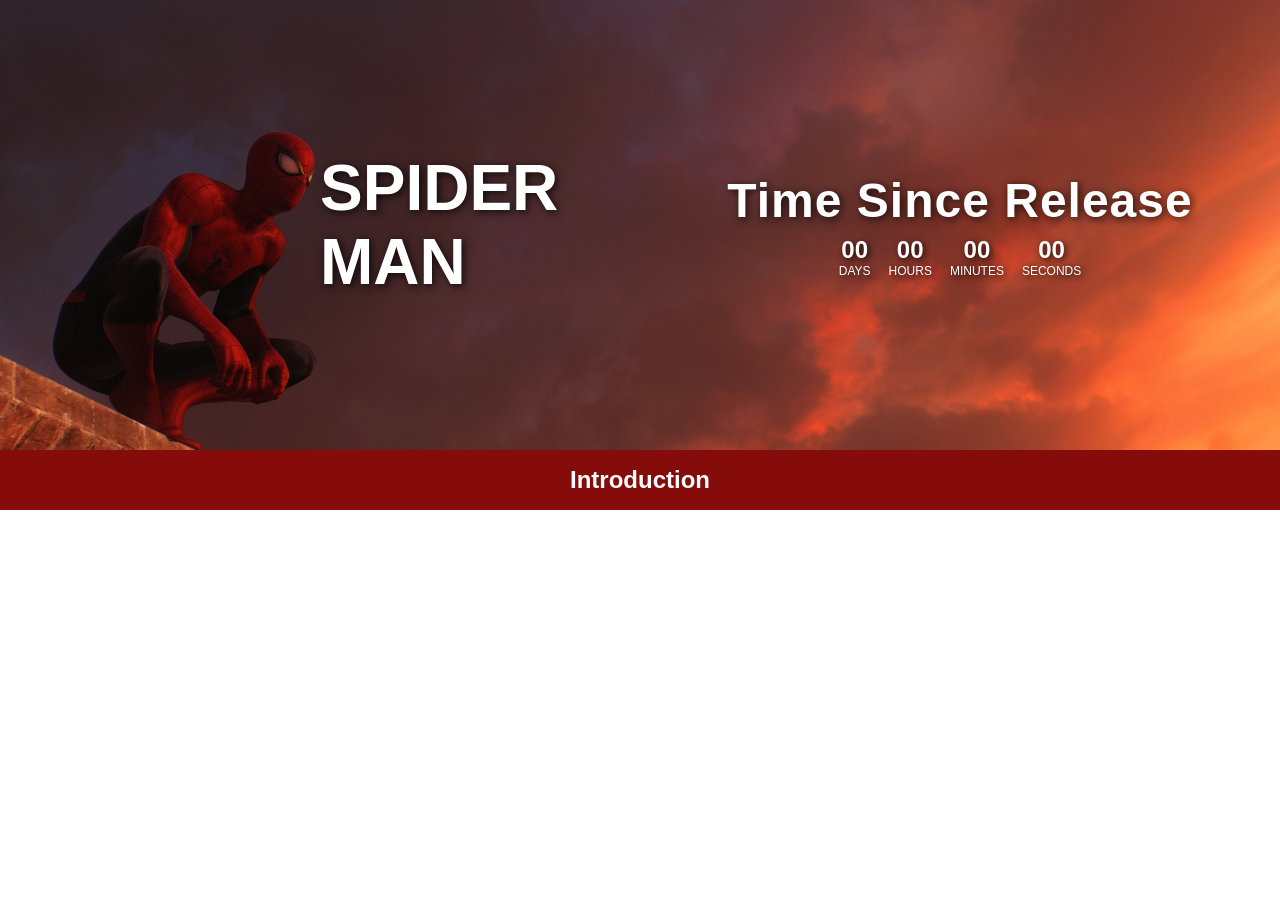
==== index.html @ a39c104b "Timer completed and added banner for introduction" ====
<!DOCTYPE html>
<html lang="en">
<head>
    <meta charset="UTF-8">
    <meta name="viewport" content="width=device-width, initial-scale=1.0">
    <link rel="stylesheet" href="style.css">
    <title>Document</title>
    <link rel="stylesheet" herf=" style.css">
</head>
<body>
    <section class="hero-image">
        <h1 class="hero-text">
            SPIDER<br>MAN
        </h1>

        <div class="timer">   
                <h1 class="countdown-text">
                    Time Since Release
                </h1>

            <!--Countdown-->

            <div class="timer-container">
                <div class="time">
                    <h2 id="days">00</h2>
                    <p>Days</p>
                </div>
                <div class="time">
                        <h2 id="hours">00</h2>
                        <p>Hours</p>
                </div>
                <div class="time">
                    <h2 id="minutes">00</h2>
                    <p>Minutes</p>
                </div>
               <div class="time">
                    <h2 id="seconds">00</h2>
                    <p>Seconds</p>
                </div>
                <script src="timer.js"></script>
            </div>
        </div>
    </section>
    <section class="heading">
        <h1>Introduction</h1>
    </section>
    <section class="text">
        
    </section>
</body>
---- style.css ----
* {
    margin: 0;
    box-sizing: border-box;
    font-family: 'Trebuchet MS', 'Lucida Sans Unicode', 'Lucida Grande', 'Lucida Sans', Arial, sans-serif;
}

.hero-image {
    background-image: url("./images_Spiderman/Background.jpg");
    width: 100%;
    height: 450px;
    background-position: center;
    background-repeat: no-repeat;
    background-size: 100% auto;
    display: grid;
    grid-template-columns: 1fr 1fr;
    justify-content: center;
    align-items: center;
}

.hero-banner {
    display: grid;
    justify-content: center;
    grid-template-columns: 1fr;
}

.hero-text{
    color: rgb(255, 255, 255);
    padding-left: 320px;
    top: 150px;
    align-items: center;
    position: center;
    width: 100%;
    font-size: 4rem;
    text-shadow: 2px 2px 8px rgba(0, 0, 0, 0.8); 
}

/* Countdown Header Text */
.countdown-text {
    color: rgb(255, 255, 255);
    font-size: 3rem;
    font-weight: bold;
    letter-spacing: 1px;
    text-shadow: 2px 2px 8px rgba(0, 0, 0, 0.8);
    margin-bottom: 8px;
}

/* Timer Container Box */

.timer {
    display: flex;
    flex-direction: column;
    justify-content: center;
    align-items: center;
}

.timer-container {
    display: flex;
    gap: 18px;
    justify-content: center;
}

/* Individual Timer Units */
.time {
    text-align: center;
    color: white;
    text-shadow: 2px 2px 6px rgba(0, 0, 0, 0.8);
}

.time h2 {
    font-size: 1.5rem;
    font-weight: bold;
}

.time p {
    font-size: 0.75rem;
    text-transform: uppercase;
}

.heading {
    background-color: #860b0b;
    display: flex;
    padding: 1rem;
    color: white;
    align-items: center;
    justify-content: center;
}
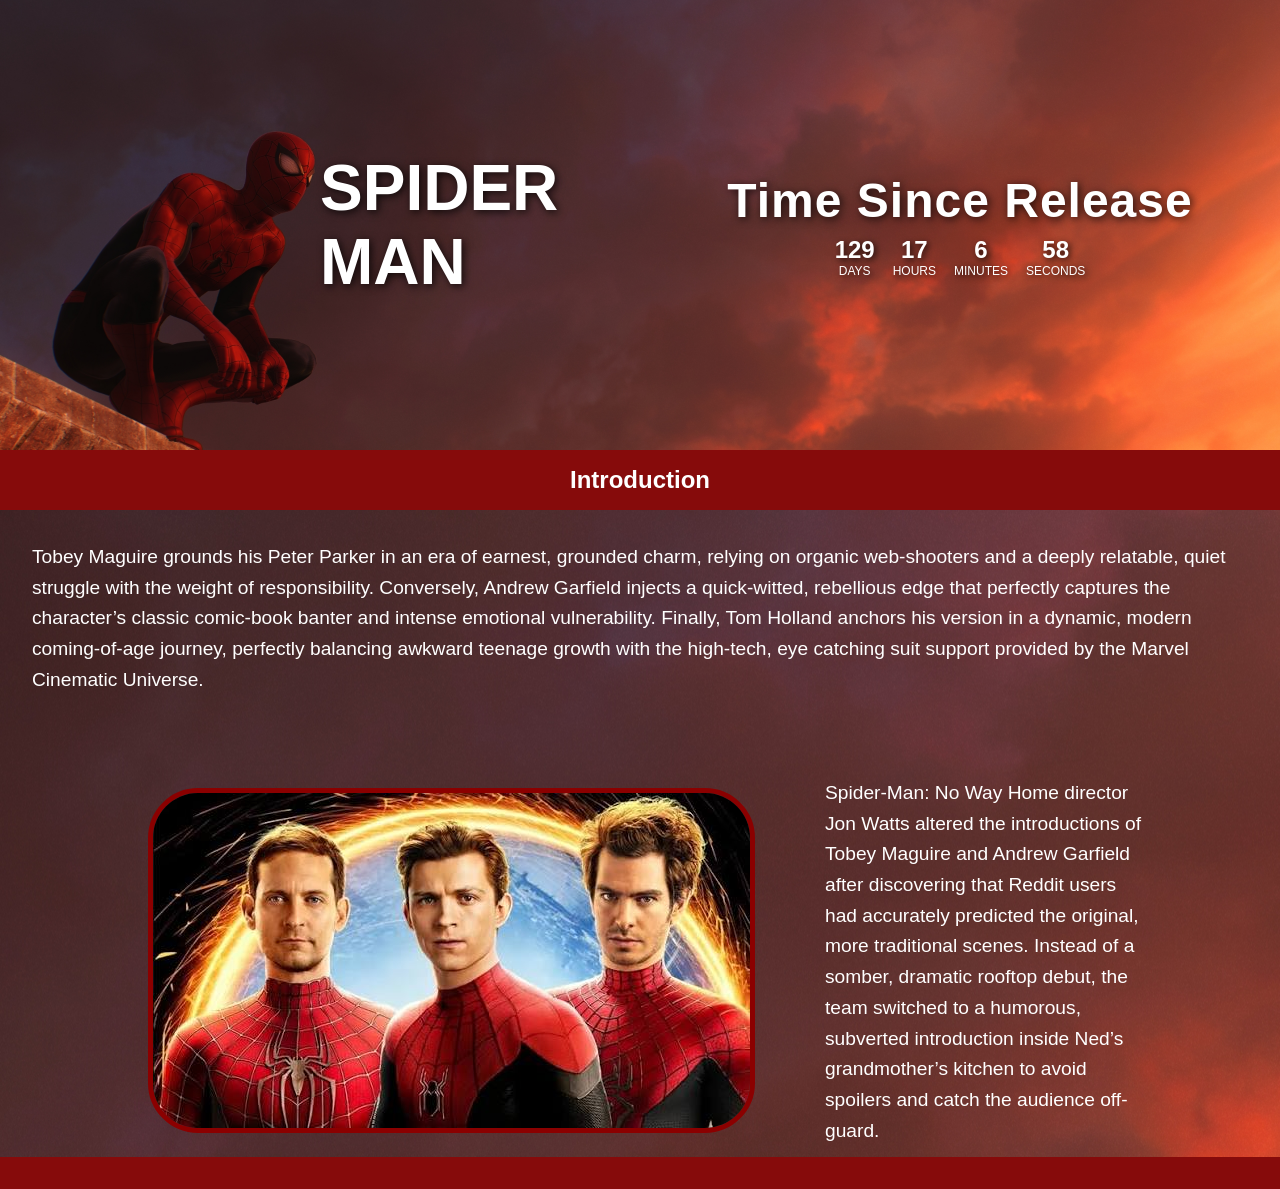
==== commit 1800c2bc: "First section added background and first banner Intro added Picture of spidermans Introduction state" ====
--- a/index.html
+++ b/index.html
@@ -44,7 +44,21 @@
     <section class="heading">
         <h1>Introduction</h1>
     </section>
+    <section class="section">
     <section class="text">
-        
+        Tobey Maguire grounds his Peter Parker in an era of earnest, grounded charm, relying on organic web-shooters and a deeply relatable, quiet struggle with the weight of responsibility. Conversely, Andrew Garfield injects a quick-witted, rebellious edge that perfectly captures the character’s classic comic-book banter and intense emotional vulnerability. Finally, Tom Holland anchors his version in a dynamic, modern coming-of-age journey, perfectly balancing awkward teenage growth with the high-tech, eye catching suit support provided by the Marvel Cinematic Universe.
+    </section>
+    <section class="two_section">
+        <div class="image">
+            <img src="./images_Spiderman/SpidermanNoWayHome.jpg" alt="spiderman"></img>
+        </div>
+        <div class="text2">
+            <p>Spider-Man: No Way Home director Jon Watts altered the introductions of Tobey Maguire and Andrew Garfield after discovering that Reddit users had accurately predicted the original, more traditional scenes. Instead of a somber, dramatic rooftop debut, the team switched to a humorous, subverted introduction inside Ned’s grandmother’s kitchen to avoid spoilers and catch the audience off-guard.
+            </p>
+        </div>
     </section>
 </body>
+
+ <section class="heading">
+        <h1></h1>
+    </section>
--- a/style.css
+++ b/style.css
@@ -83,4 +83,45 @@
     color: white;
     align-items: center;
     justify-content: center;
+}
+
+.text {
+    padding: 2rem;
+    font-size: 1.2rem;
+    line-height: 1.6;
+    color: white;
+}
+
+
+
+.section {
+    background-image: url("./images_Spiderman/Background.jpg");
+    background-size: fill;
+    background-position: center;
+    align-items: center;
+}
+.two_section {
+    display: grid;
+    grid-template-columns: 1fr 1fr;
+    gap: 50px;
+    width: 80%;
+    margin: auto;
+    margin-top: 40px;
+    align-items: center;
+    justify-content: center;
+    position: center;
+}
+
+img{
+    margin: 20px;
+    border-radius:50px;
+    border: 5px solid darkred;
+    align-items: center;
+}
+
+.text2 {
+  font-size: 1.2rem;
+  line-height: 1.6;
+  color: white;
+  text-align: left;
 }
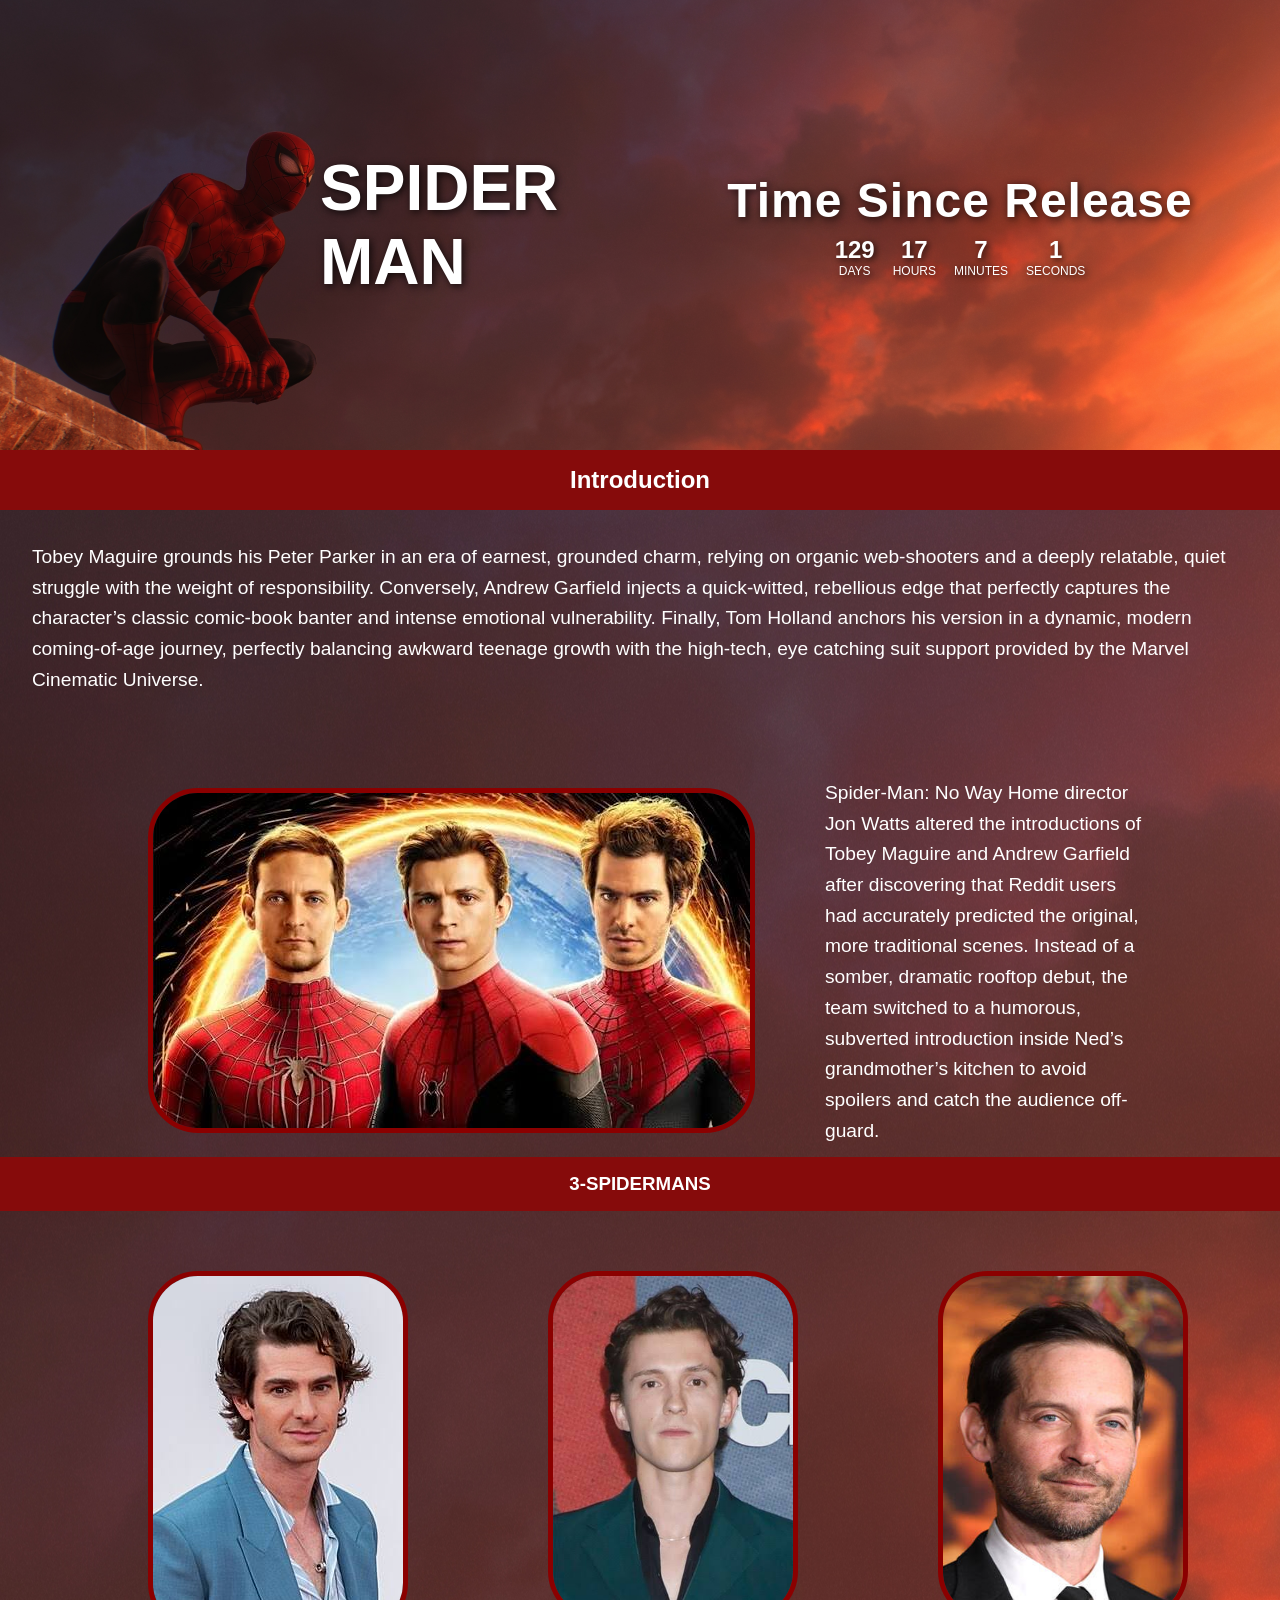
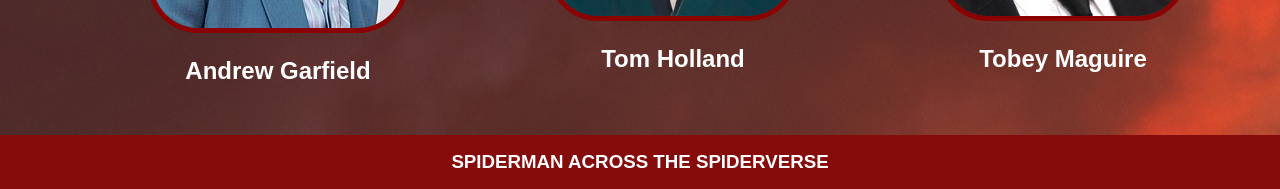
==== commit c157adb5: "Section 3 added 3 spiderman images" ====
--- a/index.html
+++ b/index.html
@@ -57,8 +57,36 @@
             </p>
         </div>
     </section>
+
+    <section class="heading">
+        <h1>3-SPIDERMANS</h1>
+    </section>
+
+    <section class="three-column">
+        <div class="card">
+            <img class="card-images"src="./images_Spiderman/Andrew.jpg" alt="Andrew Garfield">
+            <h2 class="card-text">Andrew Garfield</h2>
+        </div>
+        <div class="card">
+            <img class="card-image" src="./images_Spiderman/Tom.jpg" alt="Tom Holland">
+            <h2 class="card-text">Tom Holland</h2>
+        </div>
+        <div class="card">
+            <img class="card-image" src="./images_Spiderman/Tobey.jpg" alt="Tobey Maguire">
+            <h2 class="card-text">Tobey Maguire</h2>
+        </div>
+    </section>
+
+     <section class="heading">
+        <h1>SPIDERMAN ACROSS THE SPIDERVERSE</h1>
+    </section>
+
+
+
+
+
+
+
+
 </body>
 
- <section class="heading">
-        <h1></h1>
-    </section>
--- a/style.css
+++ b/style.css
@@ -124,4 +124,28 @@
   line-height: 1.6;
   color: white;
   text-align: left;
-}+}
+
+.section2 {
+    background-image: url("./images_Spiderman/Background.jpg");
+    background-size: fill;
+    background-position: center;
+    align-items: center;
+}
+
+.three-column{
+    display: grid;
+    grid-template-columns: repeat(3, 1fr);
+    gap: 100px;
+    width: 80%;
+    margin: auto;
+    margin-top: 40px;
+    margin-bottom: 50px;
+    color: white;
+    text-align: center;
+}   
+
+.card-image {
+    width: 250px;
+    height: 350px;
+}
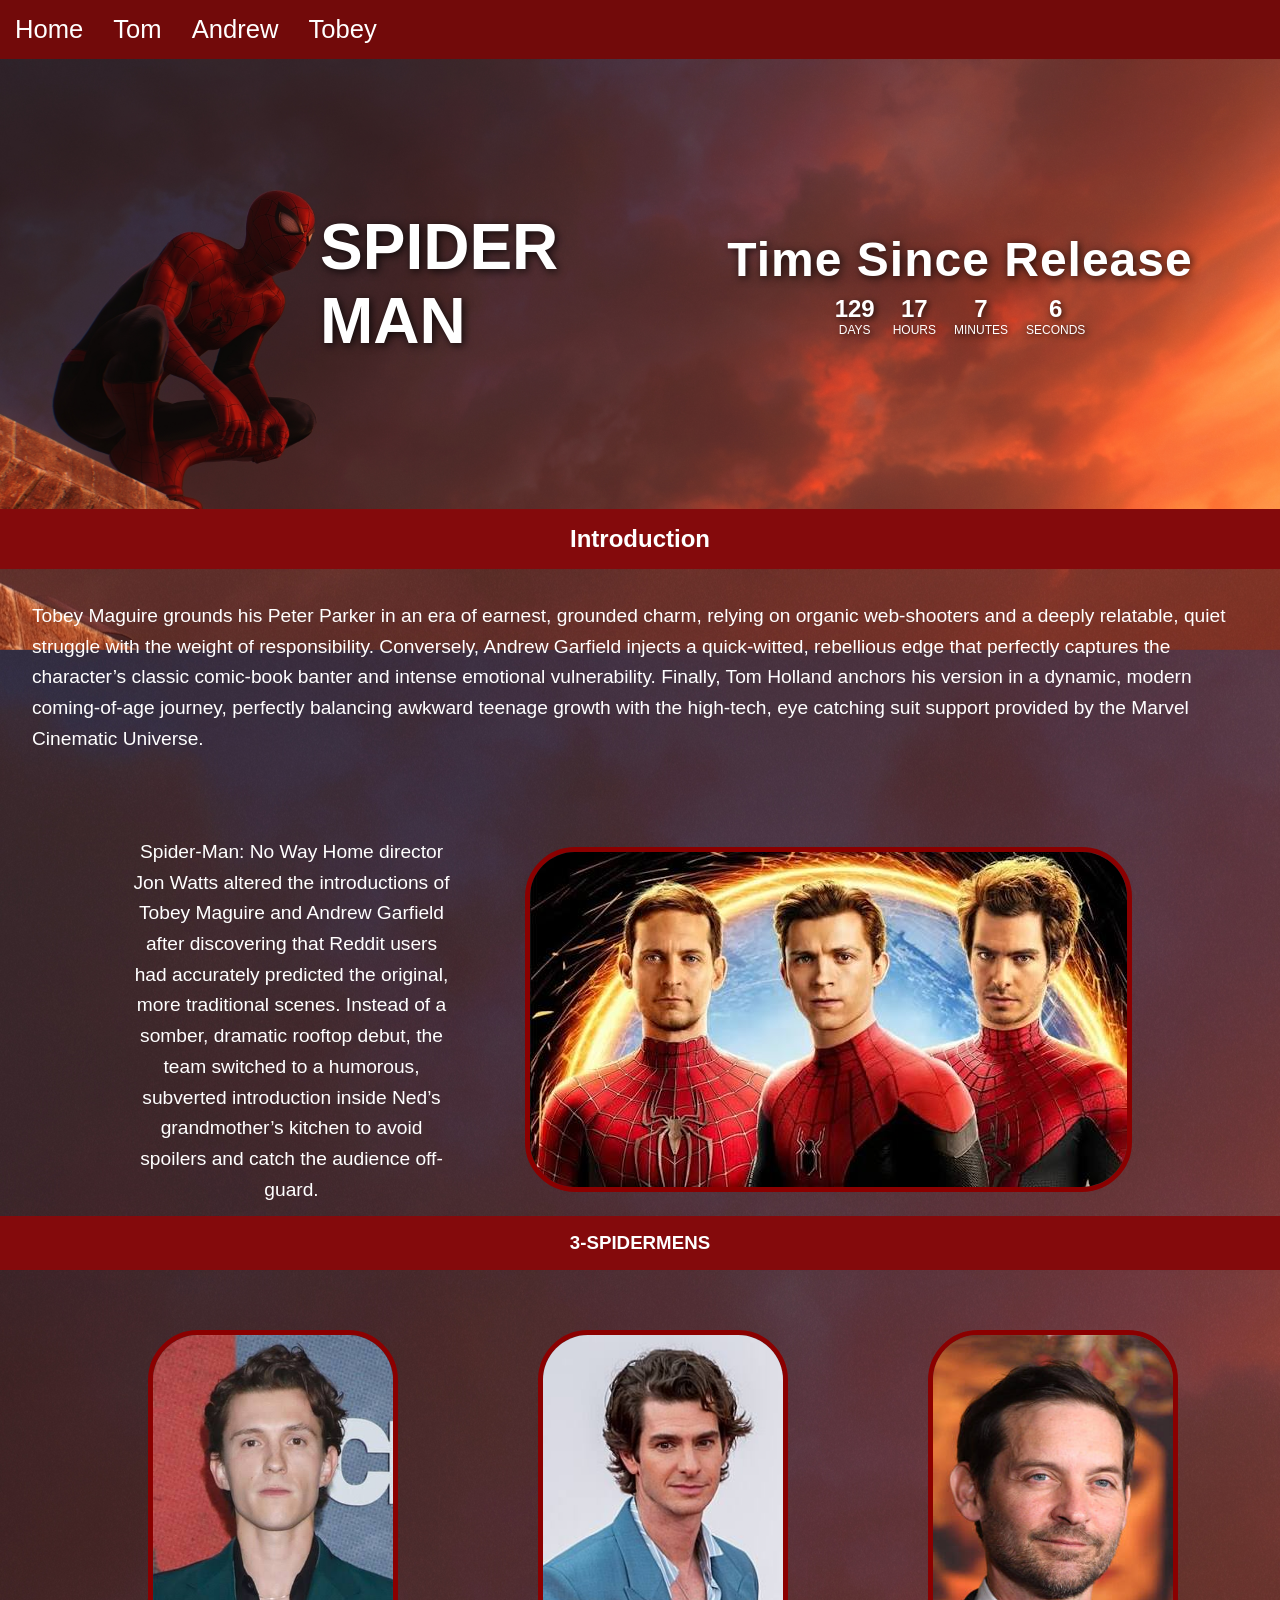
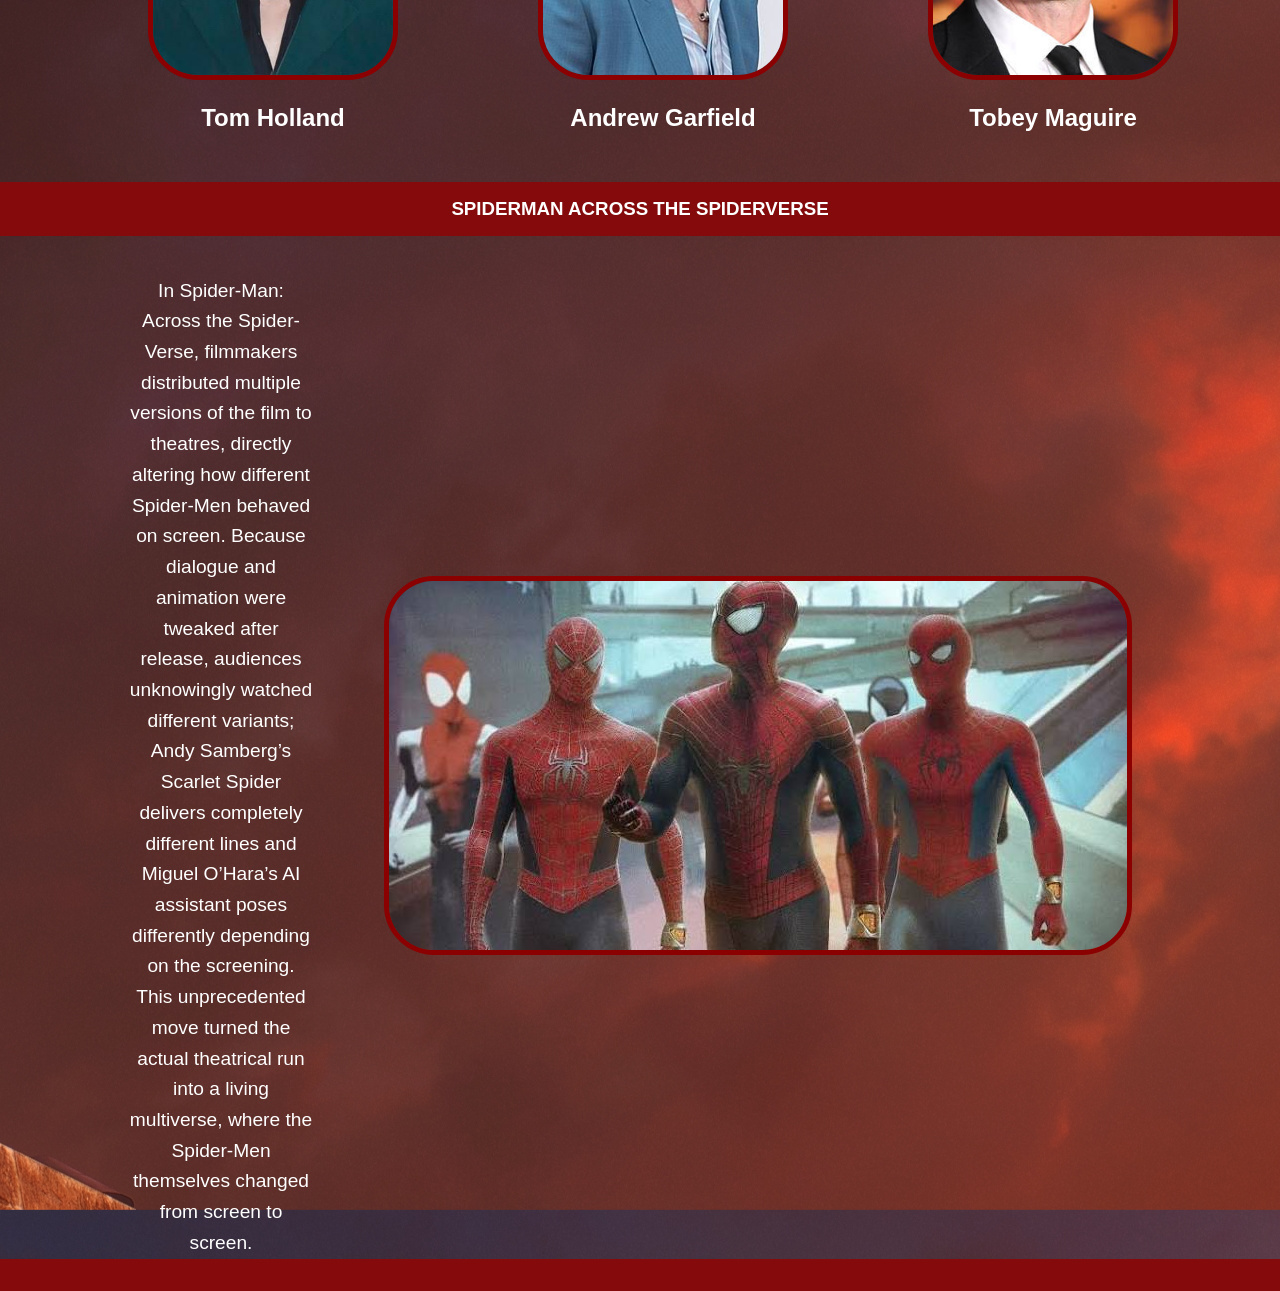
==== commit dbdba73c: "Added navigatiion bar at the top form a youtube video so I can switch between different spidermans" ====
--- a/index.html
+++ b/index.html
@@ -1,3 +1,5 @@
+
+
 <!DOCTYPE html>
 <html lang="en">
 <head>
@@ -8,6 +10,16 @@
     <link rel="stylesheet" herf=" style.css">
 </head>
 <body>
+
+    <nav class = "navbar"> <!-- Got this from a video-->
+    <ul>
+        <li><a href="index.html">Home</a></li>
+        <li><a href="Tom.html">Tom</a></li>
+        <li><a href="Andrew.html">Andrew</a></li>
+        <li><a href="Tobey.html">Tobey</a></li>
+    </ul>
+</nav>
+
     <section class="hero-image">
         <h1 class="hero-text">
             SPIDER<br>MAN
@@ -59,19 +71,19 @@
     </section>
 
     <section class="heading">
-        <h1>3-SPIDERMANS</h1>
+        <h1>3-SPIDERMENS</h1>
     </section>
 
     <section class="three-column">
-        <div class="card">
-            <img class="card-images"src="./images_Spiderman/Andrew.jpg" alt="Andrew Garfield">
-            <h2 class="card-text">Andrew Garfield</h2>
-        </div>
-        <div class="card">
+        <div>
             <img class="card-image" src="./images_Spiderman/Tom.jpg" alt="Tom Holland">
             <h2 class="card-text">Tom Holland</h2>
         </div>
-        <div class="card">
+        <div>
+            <img class="card-image" src="./images_Spiderman/Andrew.jpg" alt="Andrew Garfield">
+            <h2 class="card-text">Andrew Garfield</h2>
+        </div>
+        <div>
             <img class="card-image" src="./images_Spiderman/Tobey.jpg" alt="Tobey Maguire">
             <h2 class="card-text">Tobey Maguire</h2>
         </div>
@@ -81,11 +93,18 @@
         <h1>SPIDERMAN ACROSS THE SPIDERVERSE</h1>
     </section>
 
+<section class="two_section">
+        <div class="image">
+            <img src="./images_Spiderman/3 spidermans.jpg" alt="spiderman"></img>
+        </div>
+        <div class="text3">
+            <p>In Spider-Man: Across the Spider-Verse, filmmakers distributed multiple versions of the film to theatres, directly altering how different Spider-Men behaved on screen. Because dialogue and animation were tweaked after release, audiences unknowingly watched different variants; Andy Samberg’s Scarlet Spider delivers completely different lines and Miguel O’Hara’s AI assistant poses differently depending on the screening. This unprecedented move turned the actual theatrical run into a living multiverse, where the Spider-Men themselves changed from screen to screen.
+            </p>
+        </div>
+    </section>
 
-
-
-
-
+    <section class="heading">
+    </section>
 
 
 </body>
--- a/style.css
+++ b/style.css
@@ -1,3 +1,55 @@
+<!-- Got this from a video-->
+navigation-header {
+    background-color: #860c0c;
+    background-size: cover;
+    height: 50px;
+    color: #fff;
+    align-items: center;
+    justify-content: center;
+    font-size: 25px;
+}
+
+.custom-btn {
+  display: inline-block;
+  padding: 12px 24px;
+  font-family: sans-serif;
+  font-size: 16px;
+  font-weight: 600;
+  text-align: center;
+  text-decoration: none;
+  background-color: #860808;
+  color: #ffffff;
+  border: none;
+  border-radius: 6px;
+  cursor: pointer;
+  transition: all 0.3s ease;
+}
+
+.navbar ul{
+    list-style-type: none;
+    background-color:#720a0a;
+    padding: 0px;
+    overflow: hidden;
+}
+
+.navbar a{
+    color: white;
+    text-decoration: none;
+    padding: 15px;
+    display: block;
+    text-align: center;
+    font-family: 'Roboto', sans-serif;
+    font-size: clamp(18px, 2vw, 35px);
+}
+
+.navbar a:hover{
+    background-color:#860808;
+}
+
+.navbar li{
+    float: left;
+}
+
 * {
     margin: 0;
     box-sizing: border-box;
@@ -77,7 +129,7 @@
 }
 
 .heading {
-    background-color: #860b0b;
+    background-color: lch(27.66% 59.95 36.89);
     display: flex;
     padding: 1rem;
     color: white;
@@ -123,7 +175,7 @@
   font-size: 1.2rem;
   line-height: 1.6;
   color: white;
-  text-align: left;
+  text-align: center;
 }
 
 .section2 {
@@ -148,4 +200,27 @@
 .card-image {
     width: 250px;
     height: 350px;
-}
+    position: center;
+    overflow: hidden;
+    place-items: center;
+}
+
+.text3 {
+  font-size: 1.2rem;
+  line-height: 1.6;
+  color: white;
+  text-align: center;
+}
+
+.two_section {
+  display: flex;
+  flex-direction: row-reverse;
+}
+
+.image1 {
+  width: 40%;
+}
+
+.image1 {
+  width: 100%;
+}
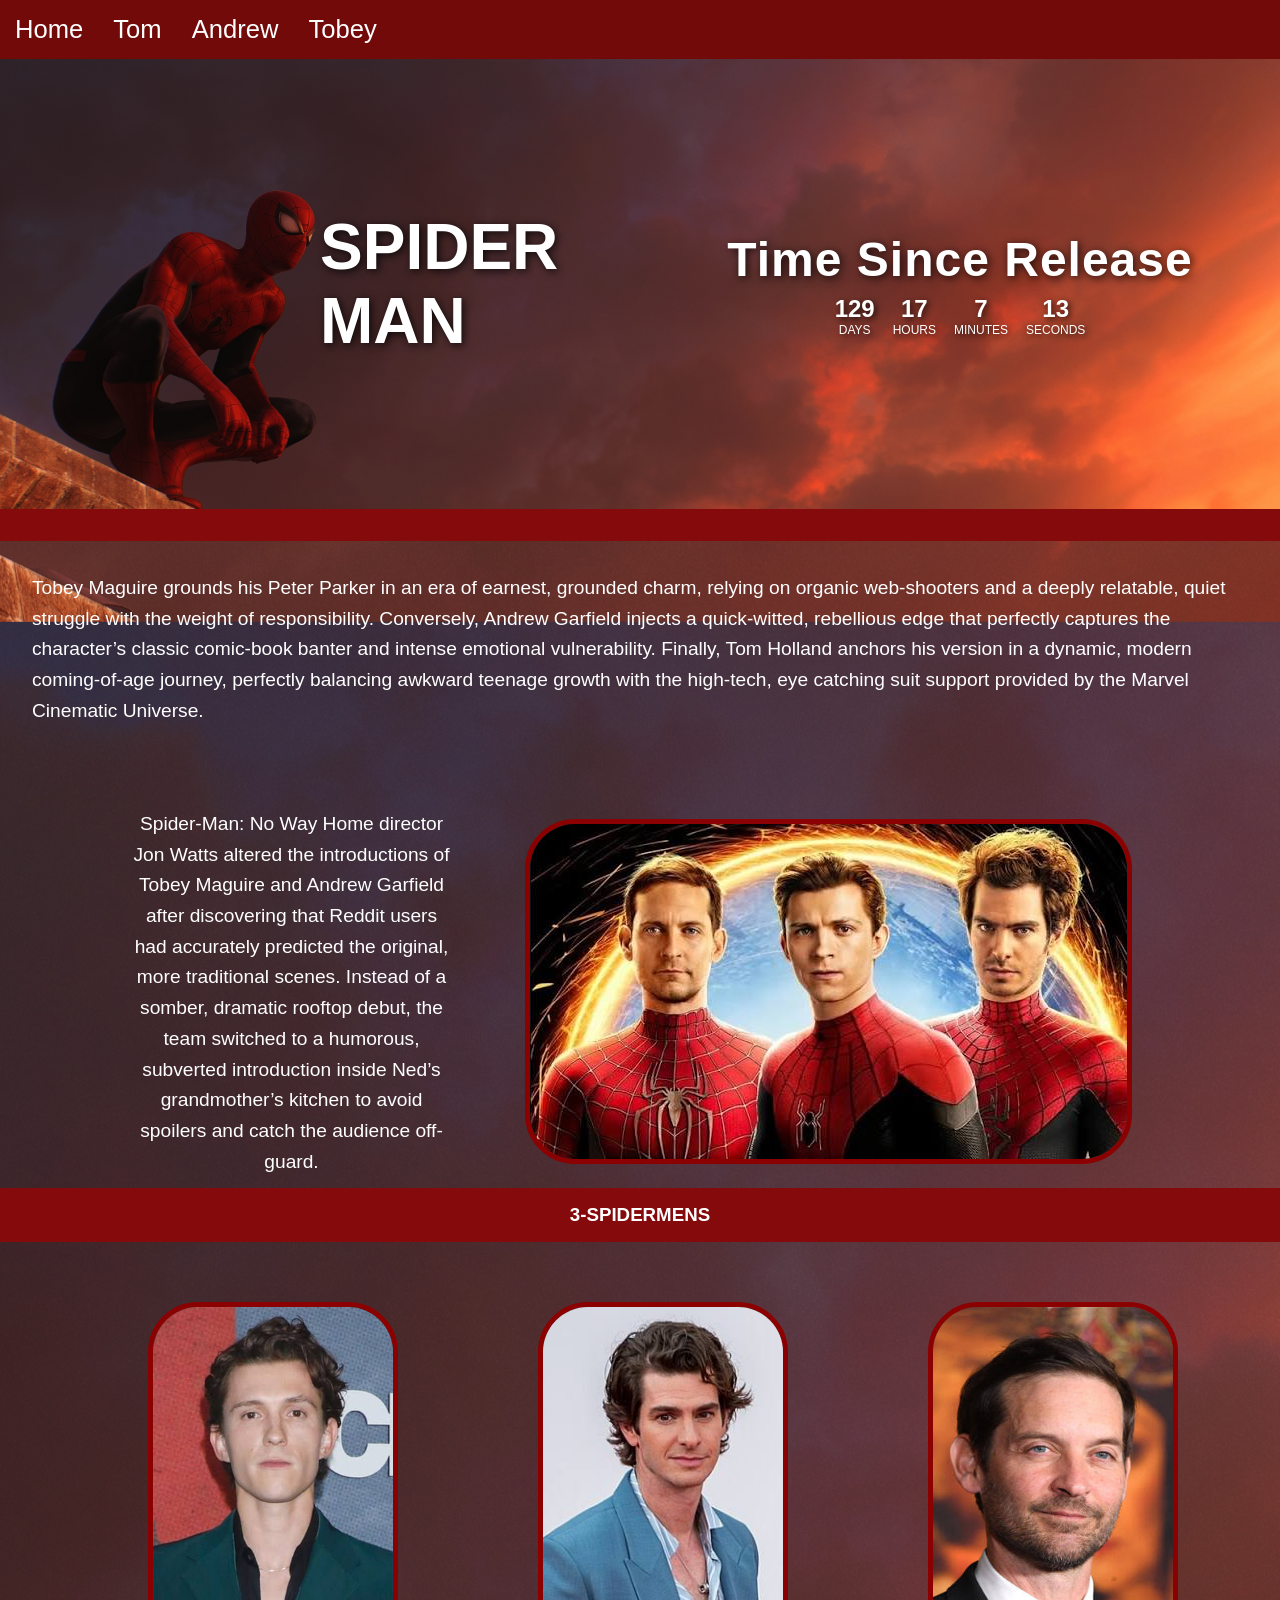
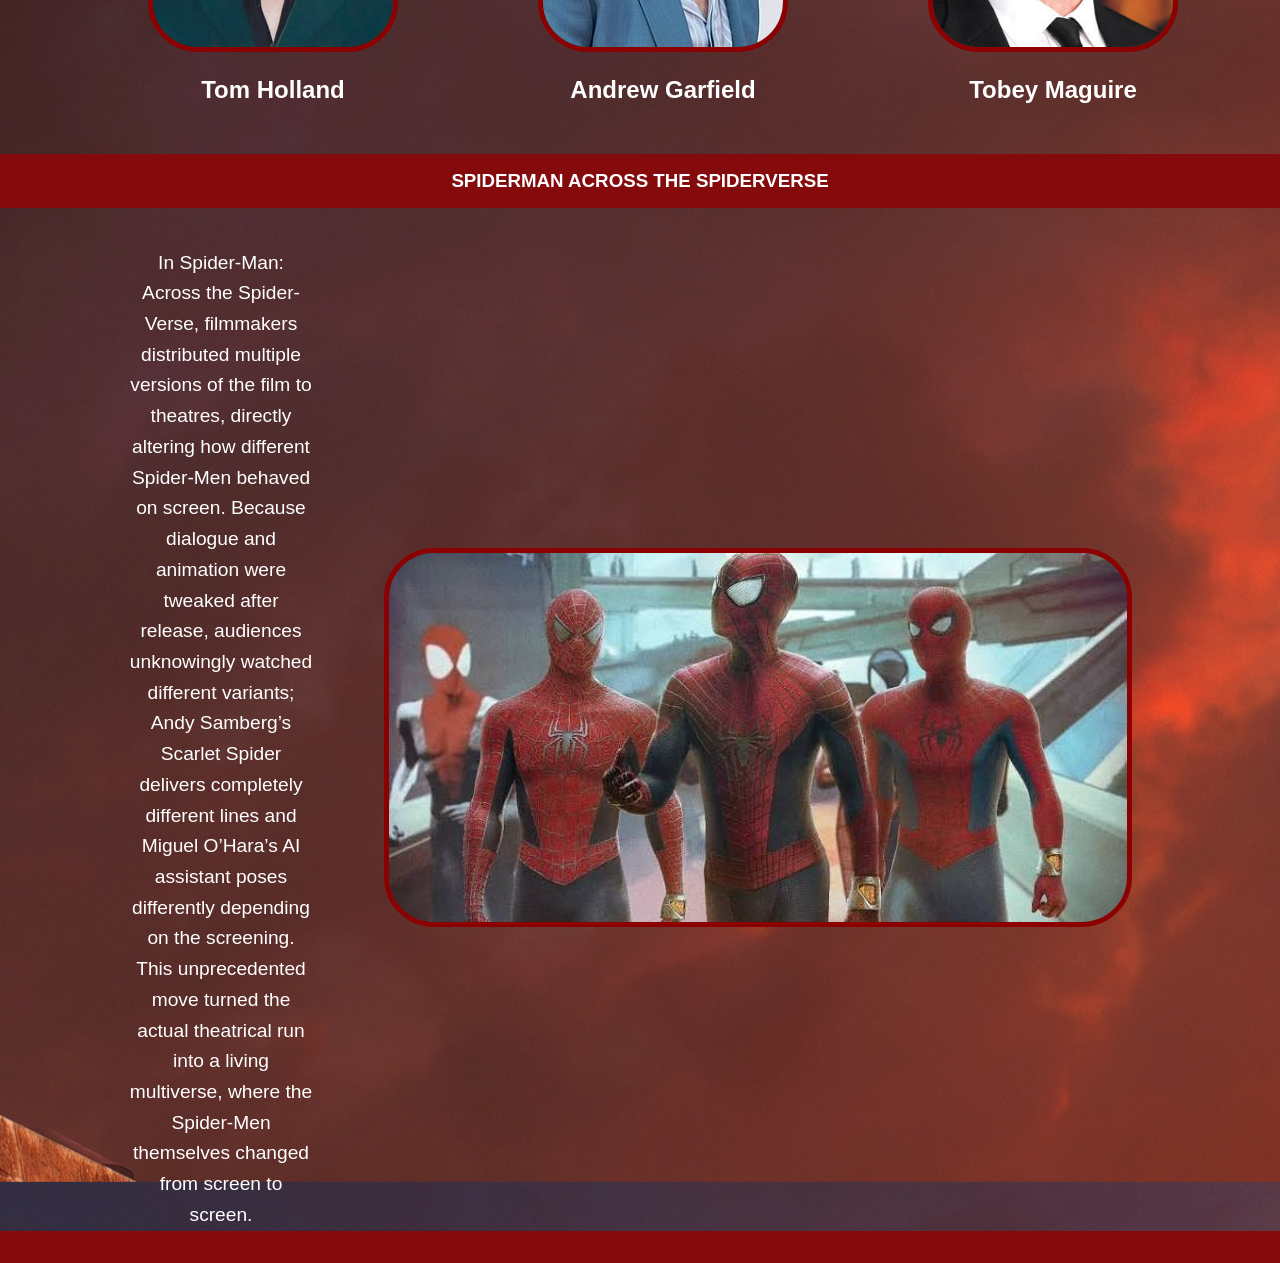
==== commit 8bb10c67: "Added 3 more photos of the different spidermans tried top do the date birth/porfolie of each spiderm" ====
--- a/index.html
+++ b/index.html
@@ -54,7 +54,7 @@
         </div>
     </section>
     <section class="heading">
-        <h1>Introduction</h1>
+        <h1></h1>
     </section>
     <section class="section">
     <section class="text">
